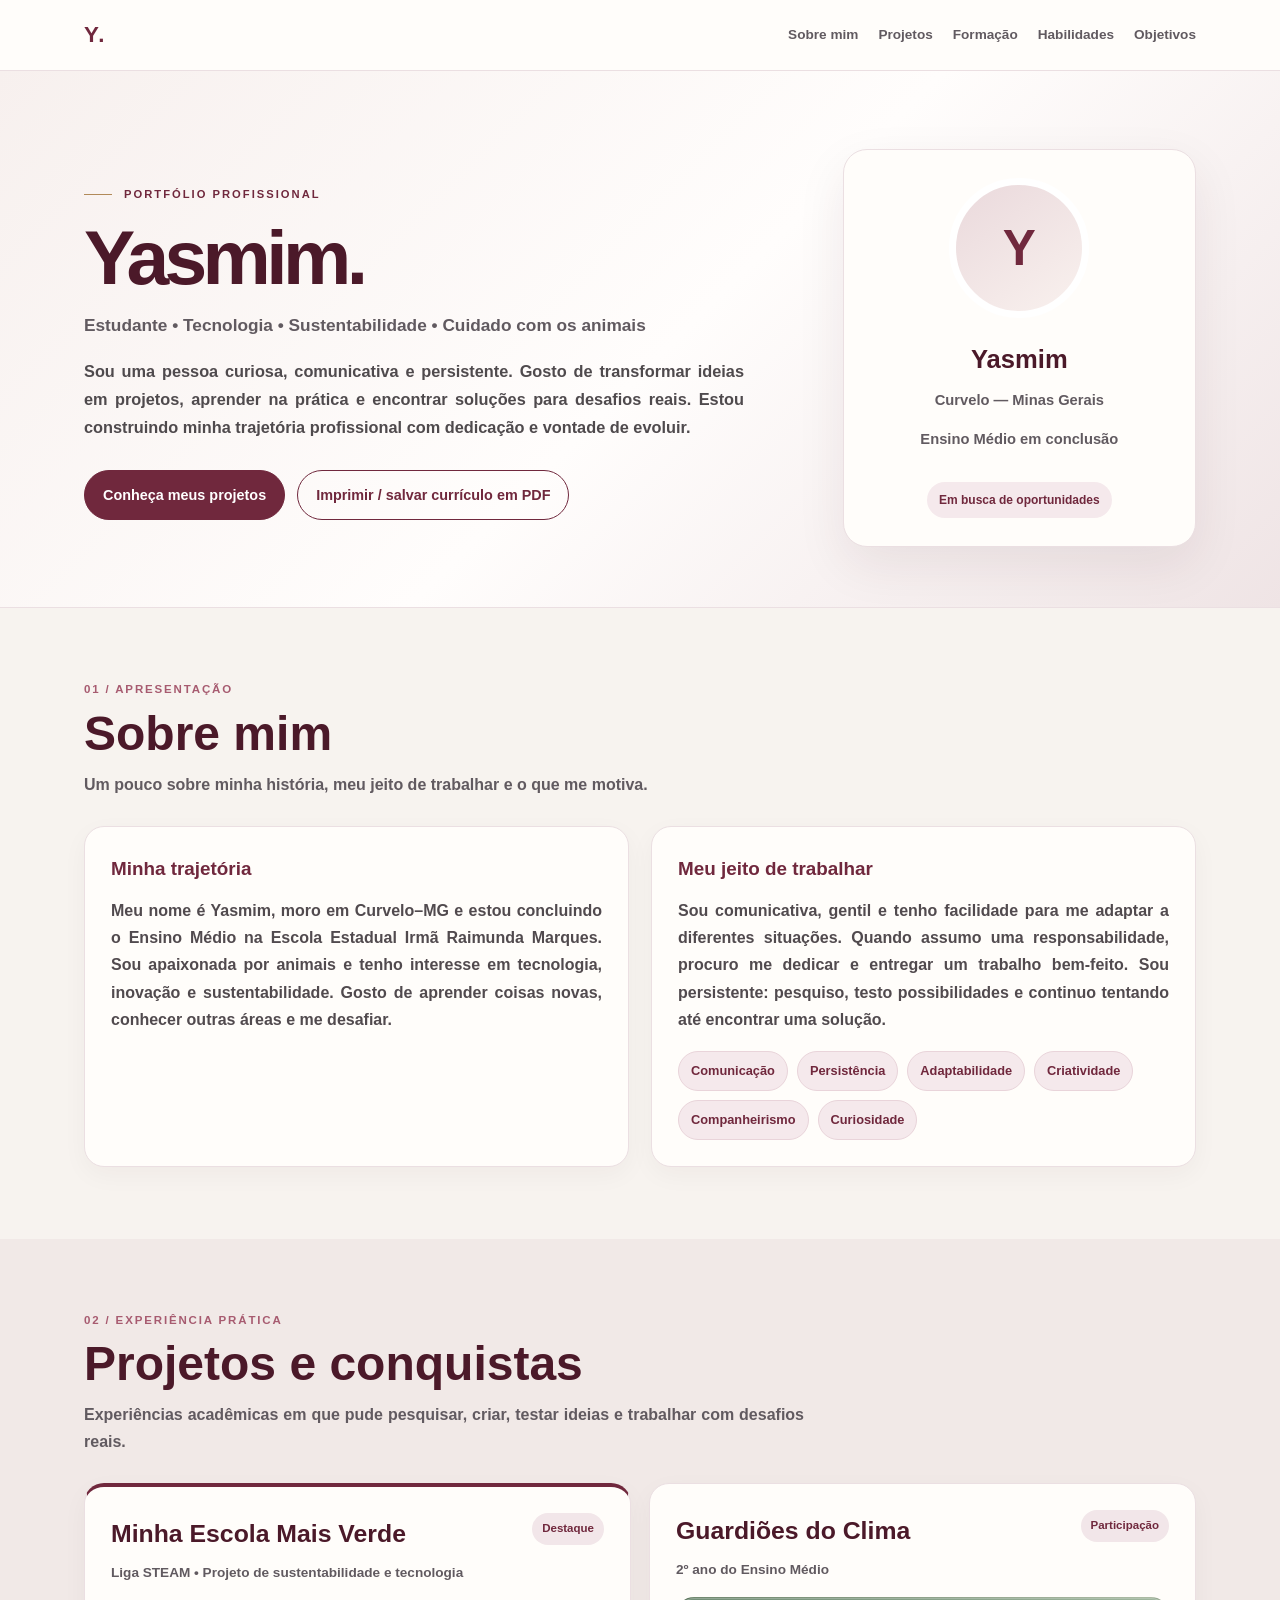
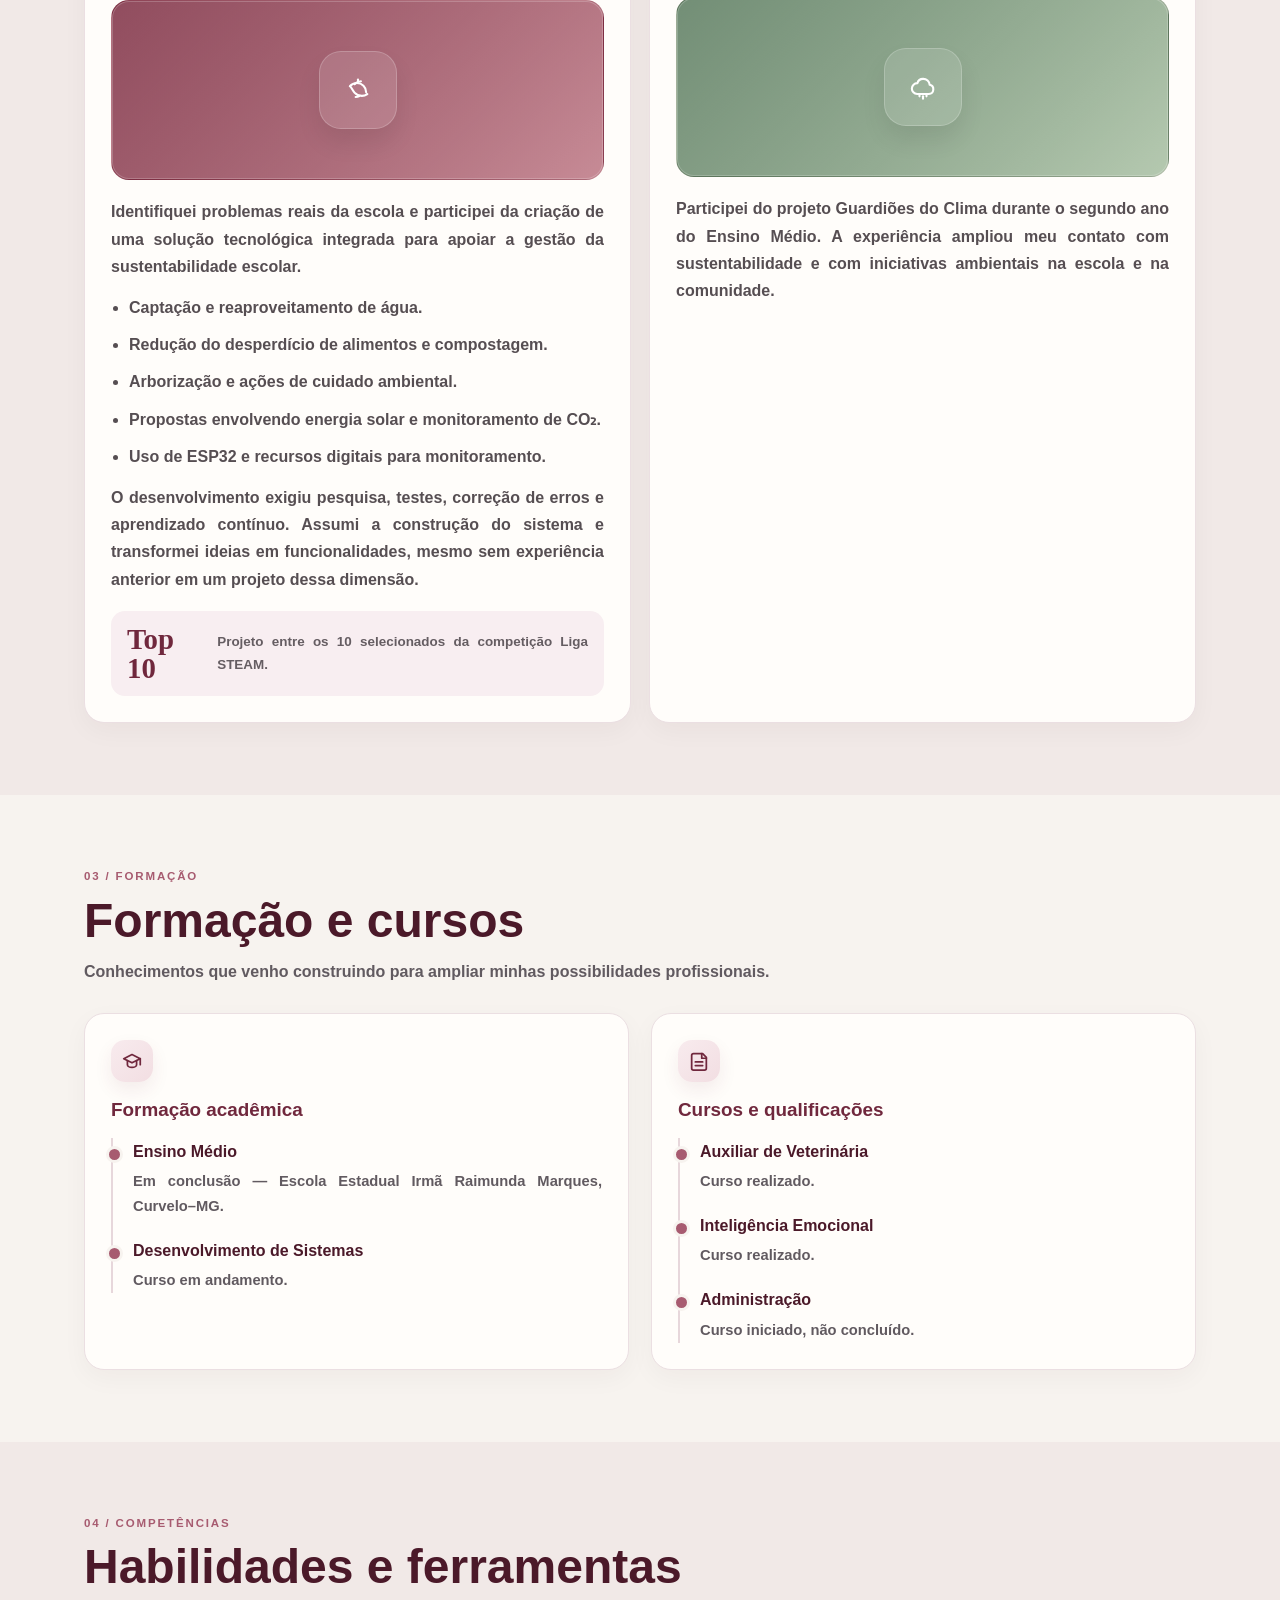
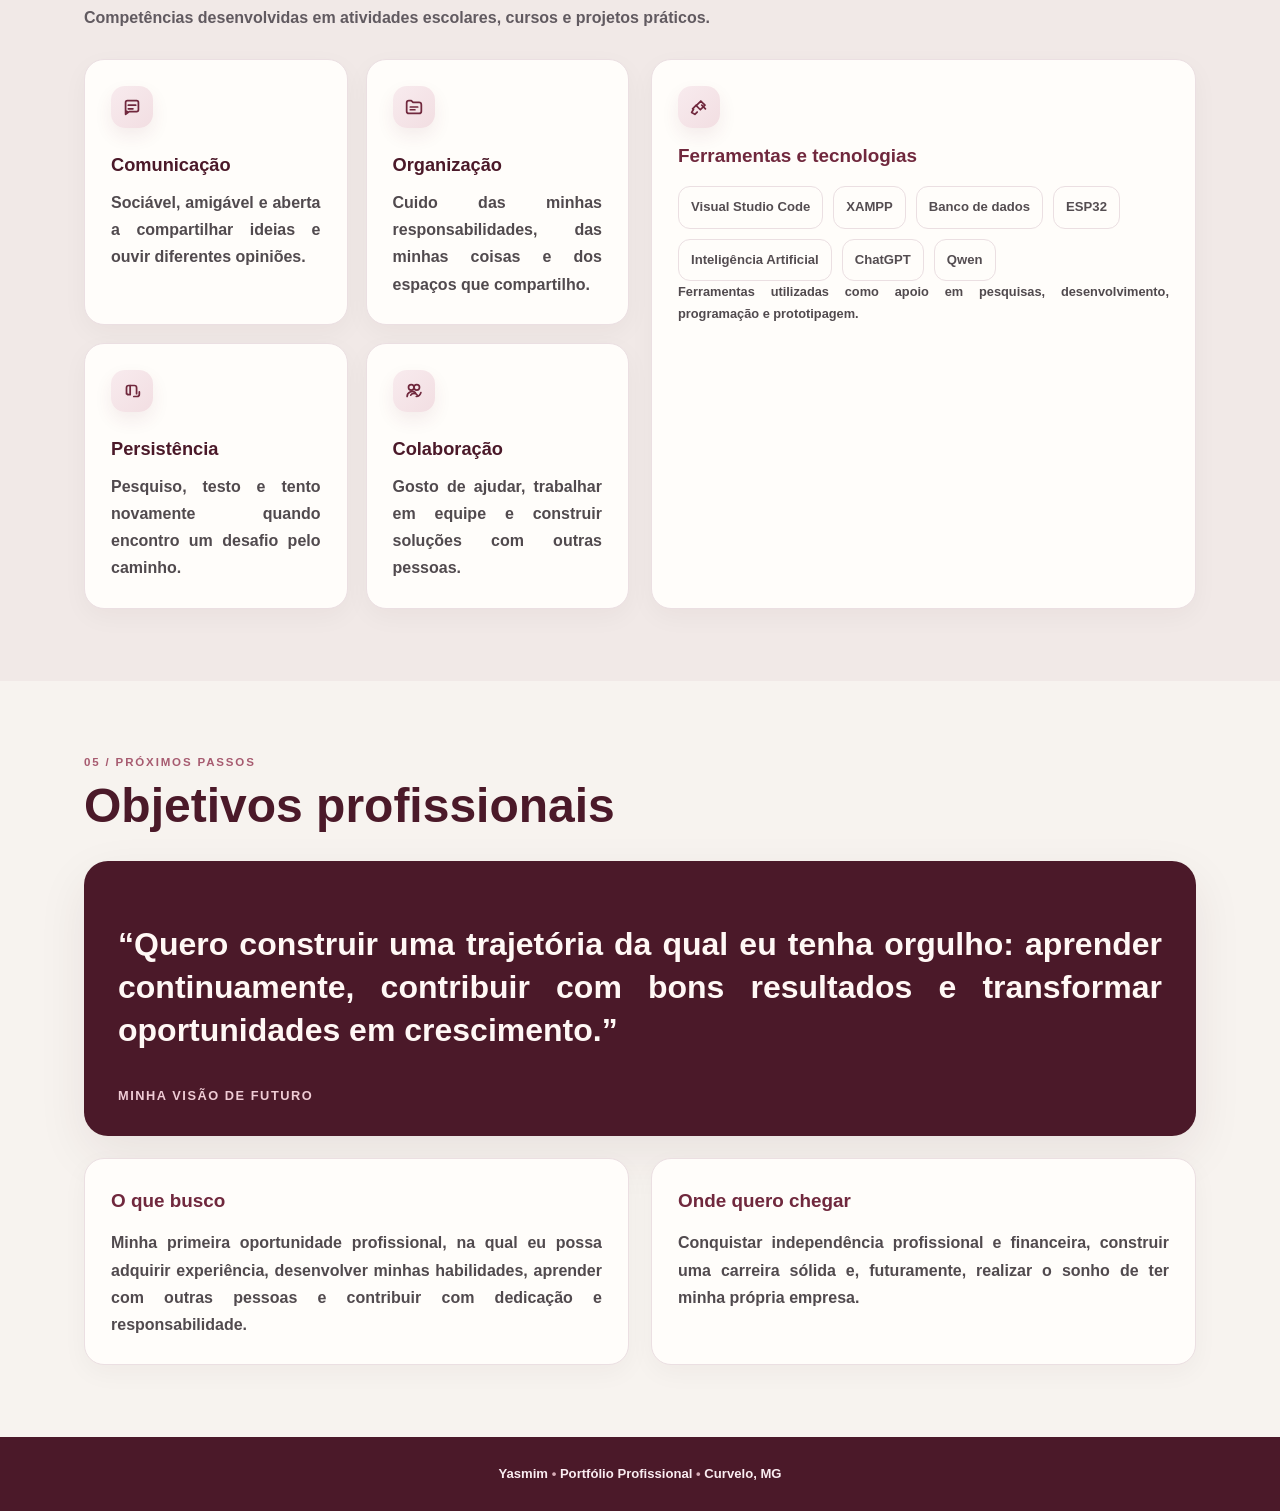
==== index.html @ ce4a2d31 "Criação do portifolio" ====
<!DOCTYPE html>
<html lang="pt-BR">
<head>
  <meta charset="UTF-8">
  <meta name="viewport" content="width=device-width, initial-scale=1.0">
  <meta name="theme-color" content="#6f2438">
  <title>Yasmim | Portfólio Profissional</title>
  <style>
    :root {
      --wine: #70283d;
      --wine-dark: #4b1929;
      --rose: #a75b70;
      --cream: #f7f3ef;
      --paper: #fffdfa;
      --ink: #262227;
      --muted: #615a60;
      --line: #ebdfe2;
      --gold: #b18a59;
      --shadow: 0 18px 50px rgba(61, 24, 35, 0.08);
    }

    * { box-sizing: border-box; }
    html { scroll-behavior: smooth; }
    body {
      margin: 0;
      background: var(--cream);
      color: var(--ink);
      font-family: Arial, Helvetica, sans-serif;
      line-height: 1.7;
      text-align: justify;
      font-weight: 700;
    }

    body * { font-family: Arial, Helvetica, sans-serif; }
    a { color: inherit; text-decoration: none; }
    button { font: inherit; }
    p, li, span, strong, small, div { font-weight: 700; }
    h1, h2, h3, h4, h5 { margin: 0; font-weight: 700; }

    .wrap {
      max-width: 1160px;
      margin: 0 auto;
      padding: 0 24px;
    }

    .topbar {
      position: sticky;
      top: 0;
      z-index: 100;
      background: rgba(255, 253, 250, 0.95);
      backdrop-filter: blur(12px);
      border-bottom: 1px solid var(--line);
    }

    .nav {
      max-width: 1160px;
      margin: 0 auto;
      padding: 16px 24px;
      display: flex;
      align-items: center;
      justify-content: space-between;
      gap: 18px;
    }

    .brand {
      font-size: 1.4rem;
      letter-spacing: 0.08em;
      color: var(--wine);
      font-weight: 800;
    }

    .navlinks {
      display: flex;
      gap: 20px;
      align-items: center;
      flex-wrap: wrap;
    }

    .navlinks a {
      color: var(--muted);
      font-size: 0.85rem;
      font-weight: 700;
    }

    .navlinks a:hover { color: var(--wine); }

    .menu-btn {
      display: none;
      border: 1px solid var(--line);
      border-radius: 10px;
      padding: 8px 12px;
      background: #fff;
      color: var(--wine);
      font-weight: 700;
    }

    .hero {
      background: linear-gradient(135deg, #f7f0ee 0%, #fffdfc 52%, #efe4e5 100%);
      border-bottom: 1px solid var(--line);
      padding: 78px 0 60px;
    }

    .hero-grid {
      display: grid;
      grid-template-columns: 1.4fr 0.7fr;
      gap: 52px;
      align-items: center;
    }

    .eyebrow {
      display: inline-flex;
      align-items: center;
      gap: 12px;
      color: var(--wine);
      font-size: 0.7rem;
      letter-spacing: 0.18em;
      text-transform: uppercase;
      font-weight: 800;
    }

    .eyebrow::before {
      content: "";
      width: 28px;
      height: 1px;
      background: var(--gold);
    }

    h1 {
      margin-top: 18px;
      font-size: clamp(3.1rem, 6vw, 5.8rem);
      line-height: 0.92;
      letter-spacing: -0.06em;
      color: var(--wine-dark);
    }

    .hero h2 {
      margin-top: 18px;
      color: var(--muted);
      font-size: 1.08rem;
      font-weight: 700;
    }

    .hero p {
      margin-top: 18px;
      max-width: 660px;
      color: #4f4a4d;
      font-size: 1.02rem;
    }

    .actions {
      margin-top: 28px;
      display: flex;
      flex-wrap: wrap;
      gap: 12px;
    }

    .btn {
      display: inline-flex;
      align-items: center;
      justify-content: center;
      padding: 12px 18px;
      border-radius: 999px;
      border: 1px solid var(--wine);
      font-size: 0.9rem;
      font-weight: 800;
      transition: 0.2s ease;
      cursor: pointer;
    }

    .btn.primary {
      background: var(--wine);
      color: #fff;
    }

    .btn.primary:hover {
      background: var(--wine-dark);
      transform: translateY(-2px);
    }

    .btn.secondary {
      background: transparent;
      color: var(--wine);
    }

    .btn.secondary:hover {
      background: #f3e8eb;
    }

    .profile-card {
      background: var(--paper);
      border: 1px solid var(--line);
      border-radius: 24px;
      box-shadow: var(--shadow);
      padding: 28px 24px;
      text-align: center;
    }

    .avatar {
      width: 140px;
      height: 140px;
      margin: 0 auto 20px;
      border-radius: 50%;
      display: grid;
      place-items: center;
      background: linear-gradient(145deg, #ead9dc, #f9f1ee);
      border: 7px solid #fff;
      color: var(--wine);
      font-size: 3.1rem;
      font-weight: 800;
    }

    .profile-card h3 {
      font-size: 1.6rem;
      color: var(--wine-dark);
    }

    .profile-card p {
      margin-top: 6px;
      color: var(--muted);
      font-size: 0.92rem;
    }

    .profile-tag {
      display: inline-block;
      margin-top: 15px;
      background: #f5e9ec;
      color: var(--wine);
      border-radius: 999px;
      padding: 8px 12px;
      font-size: 0.75rem;
      font-weight: 800;
    }

    section {
      padding: 72px 0;
    }

    .section-head {
      margin-bottom: 28px;
    }

    .kicker {
      color: var(--rose);
      font-size: 0.72rem;
      letter-spacing: 0.16em;
      text-transform: uppercase;
      font-weight: 800;
    }

    h2.section-title {
      margin-top: 8px;
      color: var(--wine-dark);
      font-size: clamp(2rem, 4vw, 3rem);
      line-height: 1.1;
    }

    .section-desc {
      margin-top: 10px;
      max-width: 720px;
      color: var(--muted);
    }

    .about-grid,
    .two-col {
      display: grid;
      grid-template-columns: 1fr 1fr;
      gap: 22px;
    }

    .panel,
    .project,
    .feature-card,
    .square-item {
      background: var(--paper);
      border: 1px solid var(--line);
      border-radius: 20px;
      box-shadow: 0 8px 26px rgba(62, 25, 38, 0.04);
    }

    .panel,
    .feature-card,
    .square-item {
      padding: 26px;
    }

    .panel h3,
    .feature-card h3 {
      font-size: 1.18rem;
      color: var(--wine);
      margin-bottom: 12px;
    }

    .panel p,
    .feature-card p,
    .square-item p {
      color: #514a4e;
      margin: 0;
    }

    .traits {
      display: flex;
      flex-wrap: wrap;
      gap: 9px;
      margin-top: 18px;
    }

    .chip {
      background: #f5e9ec;
      color: var(--wine);
      border: 1px solid #e9d4da;
      border-radius: 999px;
      padding: 8px 12px;
      font-size: 0.8rem;
      font-weight: 800;
    }

    .cards {
      display: grid;
      grid-template-columns: repeat(2, minmax(0, 1fr));
      gap: 18px;
    }

    .project {
      padding: 26px;
    }

    .project.featured {
      border-top: 4px solid var(--wine);
    }

    .project-top {
      display: flex;
      justify-content: space-between;
      align-items: flex-start;
      gap: 12px;
      margin-bottom: 12px;
    }

    .project h3 {
      color: var(--wine-dark);
      font-size: 1.55rem;
      margin-bottom: 6px;
    }

    .project-sub {
      color: var(--muted);
      font-size: 0.85rem;
    }

    .pill {
      background: #f2e6e9;
      color: var(--wine);
      border-radius: 999px;
      padding: 6px 10px;
      font-size: 0.72rem;
      white-space: nowrap;
      font-weight: 800;
    }

    .project p,
    .project li {
      color: #564e52;
      margin: 10px 0;
    }

    .project ul {
      padding-left: 18px;
      margin: 14px 0;
    }

    .stat {
      display: flex;
      align-items: center;
      gap: 12px;
      background: #f8eef1;
      border-radius: 14px;
      padding: 14px 16px;
      margin-top: 18px;
    }

    .stat strong {
      color: var(--wine);
      font-family: Georgia, serif;
      font-size: 1.8rem;
      line-height: 1;
    }

    .stat span {
      color: #655d62;
      font-size: 0.84rem;
    }

    .timeline {
      border-left: 2px solid #e7d7db;
      padding-left: 20px;
      margin-top: 8px;
    }

    .timeline-item {
      position: relative;
      padding-bottom: 18px;
    }

    .timeline-item:last-child { padding-bottom: 0; }

    .timeline-item::before {
      content: "";
      position: absolute;
      left: -27px;
      top: 8px;
      width: 11px;
      height: 11px;
      background: var(--rose);
      border: 3px solid var(--cream);
      border-radius: 50%;
    }

    .timeline-item h3 {
      color: var(--wine-dark);
      font-size: 1rem;
      margin-bottom: 4px;
    }

    .timeline-item p {
      margin: 0;
      color: var(--muted);
      font-size: 0.92rem;
    }

    .icon-badge {
      display: inline-flex;
      align-items: center;
      justify-content: center;
      width: 42px;
      height: 42px;
      border-radius: 14px;
      background: linear-gradient(135deg, #f8ebee, #f2dee2);
      color: var(--wine);
      font-size: 1.3rem;
      margin-bottom: 12px;
      transition: transform 0.24s ease, box-shadow 0.24s ease;
      box-shadow: 0 8px 18px rgba(112, 40, 61, 0.08);
    }

    .icon-badge:hover {
      transform: translateY(-4px) rotate(-4deg);
      box-shadow: 0 14px 22px rgba(112, 40, 61, 0.10);
    }

    .icon-badge svg,
    .project-icon svg {
      width: 22px;
      height: 22px;
      display: block;
      stroke: currentColor;
      fill: none;
      stroke-width: 1.9;
      stroke-linecap: round;
      stroke-linejoin: round;
    }

    .square-grid {
      display: grid;
      grid-template-columns: repeat(2, minmax(0, 1fr));
      gap: 18px;
    }

    .square-item {
      transition: transform 0.2s ease, box-shadow 0.2s ease;
    }

    .square-item:hover {
      transform: translateY(-3px);
      box-shadow: 0 15px 25px rgba(66, 28, 40, 0.06);
    }

    .square-item h4 {
      margin: 10px 0 8px;
      color: var(--wine-dark);
      font-size: 1.14rem;
    }

    .tools {
      display: flex;
      flex-wrap: wrap;
      gap: 10px;
      margin-top: 14px;
    }

    .tool {
      background: var(--paper);
      border: 1px solid var(--line);
      border-radius: 12px;
      padding: 9px 12px;
      font-size: 0.82rem;
      color: #544d51;
    }

    .small-note {
      margin-top: 16px;
      color: var(--muted);
      font-size: 0.8rem;
    }

    .quote {
      background: var(--wine-dark);
      color: #fff8f5;
      border-radius: 24px;
      padding: 30px 34px;
      box-shadow: var(--shadow);
    }

    .quote p {
      color: #fff8f5;
      font-size: clamp(1.28rem, 2.5vw, 2.05rem);
      line-height: 1.35;
      font-weight: 700;
    }

    .quote span {
      display: block;
      margin-top: 14px;
      color: #efccd5;
      font-size: 0.8rem;
      letter-spacing: 0.12em;
      text-transform: uppercase;
      font-weight: 700;
    }

    footer {
      background: var(--wine-dark);
      color: #f9ecf0;
      padding: 26px 24px;
      text-align: center;
      font-size: 0.82rem;
    }

    footer span {
      color: #d5abb5;
    }

    .project-visual {
      height: 180px;
      border-radius: 18px;
      margin: 16px 0 18px;
      display: grid;
      place-items: center;
      position: relative;
      overflow: hidden;
      border: 1px solid rgba(104, 39, 56, 0.08);
      box-shadow: inset 0 0 0 1px rgba(255,255,255,0.2);
    }

    .project-visual::before {
      content: "";
      position: absolute;
      inset: 0;
      background: linear-gradient(135deg, rgba(255,255,255,0.16), rgba(255,255,255,0));
    }

    .project-icon {
      position: relative;
      z-index: 1;
      width: 78px;
      height: 78px;
      border-radius: 22px;
      display: grid;
      place-items: center;
      background: rgba(255,255,255,0.12);
      border: 1px solid rgba(255,255,255,0.2);
      color: #fff;
      box-shadow: 0 14px 24px rgba(0,0,0,0.08);
      transition: transform 0.25s ease, box-shadow 0.25s ease;
    }

    .project-visual:hover .project-icon {
      transform: translateY(-8px) rotate(-5deg) scale(1.04);
      box-shadow: 0 18px 28px rgba(0,0,0,0.12);
    }

    .project-icon svg {
      width: 28px;
      height: 28px;
      stroke: currentColor;
      fill: none;
      stroke-width: 1.8;
      stroke-linecap: round;
      stroke-linejoin: round;
    }

    .visual-one {
      background: linear-gradient(135deg, #7c2b40, #c78b96);
    }

    .visual-two {
      background: linear-gradient(135deg, #58795c, #b5c9b0);
    }

    @media (max-width: 800px) {
      .hero-grid,
      .about-grid,
      .two-col,
      .cards {
        grid-template-columns: 1fr;
      }

      .hero {
        padding-top: 62px;
      }

      .nav {
        position: relative;
      }

      .menu-btn {
        display: block;
      }

      .navlinks {
        display: none;
        position: absolute;
        top: 60px;
        left: 0;
        right: 0;
        background: rgba(255, 253, 250, 0.98);
        border-bottom: 1px solid var(--line);
        padding: 16px 24px;
        flex-direction: column;
        align-items: flex-start;
      }

      .navlinks.open {
        display: flex;
      }

      section {
        padding: 54px 0;
      }
    }
  </style>
</head>
<body>
  <header class="topbar">
    <nav class="nav">
      <a class="brand" href="#inicio">Y.</a>
      <button class="menu-btn" id="menuBtn" type="button" aria-label="Abrir menu">Menu</button>
      <div class="navlinks" id="navlinks">
        <a href="#sobre">Sobre mim</a>
        <a href="#projetos">Projetos</a>
        <a href="#formacao">Formação</a>
        <a href="#habilidades">Habilidades</a>
        <a href="#objetivos">Objetivos</a>
      </div>
    </nav>
  </header>

  <main>
    <section class="hero" id="inicio">
      <div class="wrap hero-grid">
        <div>
          <div class="eyebrow">Portfólio profissional</div>
          <h1>Yasmim.</h1>
          <h2>Estudante • Tecnologia • Sustentabilidade • Cuidado com os animais</h2>
          <p>Sou uma pessoa curiosa, comunicativa e persistente. Gosto de transformar ideias em projetos, aprender na prática e encontrar soluções para desafios reais. Estou construindo minha trajetória profissional com dedicação e vontade de evoluir.</p>
          <div class="actions">
            <a class="btn primary" href="#projetos">Conheça meus projetos</a>
            <button class="btn secondary" type="button">Imprimir / salvar currículo em PDF</button>
          </div>
        </div>

        <aside class="profile-card">
          <div class="avatar">Y</div>
          <h3>Yasmim</h3>
          <p>Curvelo — Minas Gerais</p>
          <p>Ensino Médio em conclusão</p>
          <span class="profile-tag">Em busca de oportunidades</span>
        </aside>
      </div>
    </section>

    <section id="sobre">
      <div class="wrap">
        <div class="section-head">
          <div class="kicker">01 / Apresentação</div>
          <h2 class="section-title">Sobre mim</h2>
          <p class="section-desc">Um pouco sobre minha história, meu jeito de trabalhar e o que me motiva.</p>
        </div>

        <div class="about-grid">
          <article class="panel">
            <h3>Minha trajetória</h3>
            <p>Meu nome é Yasmim, moro em Curvelo–MG e estou concluindo o Ensino Médio na Escola Estadual Irmã Raimunda Marques. Sou apaixonada por animais e tenho interesse em tecnologia, inovação e sustentabilidade. Gosto de aprender coisas novas, conhecer outras áreas e me desafiar.</p>
          </article>

          <article class="panel">
            <h3>Meu jeito de trabalhar</h3>
            <p>Sou comunicativa, gentil e tenho facilidade para me adaptar a diferentes situações. Quando assumo uma responsabilidade, procuro me dedicar e entregar um trabalho bem-feito. Sou persistente: pesquiso, testo possibilidades e continuo tentando até encontrar uma solução.</p>
            <div class="traits">
              <span class="chip">Comunicação</span>
              <span class="chip">Persistência</span>
              <span class="chip">Adaptabilidade</span>
              <span class="chip">Criatividade</span>
              <span class="chip">Companheirismo</span>
              <span class="chip">Curiosidade</span>
            </div>
          </article>
        </div>
      </div>
    </section>

    <section id="projetos" style="background:#f1e9e7;">
      <div class="wrap">
        <div class="section-head">
          <div class="kicker">02 / Experiência prática</div>
          <h2 class="section-title">Projetos e conquistas</h2>
          <p class="section-desc">Experiências acadêmicas em que pude pesquisar, criar, testar ideias e trabalhar com desafios reais.</p>
        </div>

        <div class="cards">
          <article class="project featured">
            <div class="project-top">
              <div>
                <h3>Minha Escola Mais Verde</h3>
                <div class="project-sub">Liga STEAM • Projeto de sustentabilidade e tecnologia</div>
              </div>
              <span class="pill">Destaque</span>
            </div>
            <div class="project-visual visual-one">
              <div class="project-icon" aria-label="Ícone de sustentabilidade">
                <svg viewBox="0 0 24 24" aria-hidden="true"><path d="M19 14c0-4.5-3.5-8-8-8-2.4 0-4.5 1-6 2.8C6 8.9 7 12 9 14.3c1.5 1.7 3.8 2.7 6.3 2.7 1.7 0 3.2-.5 4.7-1.5"/><path d="M12 5V3"/><path d="M9 7c1.5-1.5 3.3-2.3 5.5-2.5"/><path d="M10 18c1.2 0 2.1-.2 3.1-.8"/></svg>
              </div>
            </div>
            <p>Identifiquei problemas reais da escola e participei da criação de uma solução tecnológica integrada para apoiar a gestão da sustentabilidade escolar.</p>
            <ul>
              <li>Captação e reaproveitamento de água.</li>
              <li>Redução do desperdício de alimentos e compostagem.</li>
              <li>Arborização e ações de cuidado ambiental.</li>
              <li>Propostas envolvendo energia solar e monitoramento de CO₂.</li>
              <li>Uso de ESP32 e recursos digitais para monitoramento.</li>
            </ul>
            <p>O desenvolvimento exigiu pesquisa, testes, correção de erros e aprendizado contínuo. Assumi a construção do sistema e transformei ideias em funcionalidades, mesmo sem experiência anterior em um projeto dessa dimensão.</p>
            <div class="stat">
              <strong>Top 10</strong>
              <span>Projeto entre os 10 selecionados da competição Liga STEAM.</span>
            </div>
          </article>

          <article class="project">
            <div class="project-top">
              <div>
                <h3>Guardiões do Clima</h3>
                <div class="project-sub">2º ano do Ensino Médio</div>
              </div>
              <span class="pill">Participação</span>
            </div>
            <div class="project-visual visual-two">
              <div class="project-icon" aria-label="Ícone de clima">
                <svg viewBox="0 0 24 24" aria-hidden="true"><path d="M7 18h10a4 4 0 0 0 .7-7.9A5.5 5.5 0 0 0 12.1 5a5 5 0 0 0-4.9 3.7A4.2 4.2 0 0 0 7 18Z"/><path d="M9 18v2"/><path d="M15 18v2"/><path d="M12 20v2"/></svg>
              </div>
            </div>
            <p>Participei do projeto Guardiões do Clima durante o segundo ano do Ensino Médio. A experiência ampliou meu contato com sustentabilidade e com iniciativas ambientais na escola e na comunidade.</p>
          </article>
        </div>
      </div>
    </section>

    <section id="formacao">
      <div class="wrap">
        <div class="section-head">
          <div class="kicker">03 / Formação</div>
          <h2 class="section-title">Formação e cursos</h2>
          <p class="section-desc">Conhecimentos que venho construindo para ampliar minhas possibilidades profissionais.</p>
        </div>

        <div class="two-col">
          <article class="feature-card">
            <span class="icon-badge" aria-label="Formação acadêmica">
              <svg viewBox="0 0 24 24" aria-hidden="true"><path d="M3 9.5 12 5l9 4.5-9 4.5L3 9.5Z"/><path d="M7 11.5v4.5c0 1.5 2.2 3 5 3s5-1.5 5-3v-4.5"/><path d="M21 9.5V16"/></svg>
            </span>
            <h3>Formação acadêmica</h3>
            <div class="timeline">
              <div class="timeline-item">
                <h3>Ensino Médio</h3>
                <p>Em conclusão — Escola Estadual Irmã Raimunda Marques, Curvelo–MG.</p>
              </div>
              <div class="timeline-item">
                <h3>Desenvolvimento de Sistemas</h3>
                <p>Curso em andamento.</p>
              </div>
            </div>
          </article>

          <article class="feature-card">
            <span class="icon-badge" aria-label="Cursos e qualificações">
              <svg viewBox="0 0 24 24" aria-hidden="true"><path d="M6 4h10l4 4v12a2 2 0 0 1-2 2H6a2 2 0 0 1-2-2V6a2 2 0 0 1 2-2Z"/><path d="M15 4v5h5"/><path d="M8 13h8"/><path d="M8 17h8"/></svg>
            </span>
            <h3>Cursos e qualificações</h3>
            <div class="timeline">
              <div class="timeline-item">
                <h3>Auxiliar de Veterinária</h3>
                <p>Curso realizado.</p>
              </div>
              <div class="timeline-item">
                <h3>Inteligência Emocional</h3>
                <p>Curso realizado.</p>
              </div>
              <div class="timeline-item">
                <h3>Administração</h3>
                <p>Curso iniciado, não concluído.</p>
              </div>
            </div>
          </article>
        </div>
      </div>
    </section>

    <section id="habilidades" style="background:#f1e9e7;">
      <div class="wrap">
        <div class="section-head">
          <div class="kicker">04 / Competências</div>
          <h2 class="section-title">Habilidades e ferramentas</h2>
          <p class="section-desc">Competências desenvolvidas em atividades escolares, cursos e projetos práticos.</p>
        </div>

        <div class="two-col">
          <div class="square-grid">
            <div class="square-item">
              <span class="icon-badge" aria-label="Comunicação">
                <svg viewBox="0 0 24 24" aria-hidden="true"><path d="M5 18V7a2 2 0 0 1 2-2h10a2 2 0 0 1 2 2v8a2 2 0 0 1-2 2H9l-4 3v-3H7a2 2 0 0 1-2-2Z"/><path d="M8 10h8"/><path d="M8 14h5"/></svg>
              </span>
              <h4>Comunicação</h4>
              <p>Sociável, amigável e aberta a compartilhar ideias e ouvir diferentes opiniões.</p>
            </div>
            <div class="square-item">
              <span class="icon-badge" aria-label="Organização">
                <svg viewBox="0 0 24 24" aria-hidden="true"><path d="M4 7.5A2.5 2.5 0 0 1 6.5 5H9l2 2h6.5A2.5 2.5 0 0 1 20 9.5v7A2.5 2.5 0 0 1 17.5 19h-11A2.5 2.5 0 0 1 4 16.5v-9Z"/><path d="M8 12h8"/><path d="M8 15h5"/></svg>
              </span>
              <h4>Organização</h4>
              <p>Cuido das minhas responsabilidades, das minhas coisas e dos espaços que compartilho.</p>
            </div>
            <div class="square-item">
              <span class="icon-badge" aria-label="Persistência">
                <svg viewBox="0 0 24 24" aria-hidden="true"><path d="M6 15V8.5A2.5 2.5 0 0 1 8.5 6H10v10H8.5A2.5 2.5 0 0 1 6 13.5V15Z"/><path d="M10 6h4.5A2.5 2.5 0 0 1 17 8.5V15"/><path d="M14 18h3.5A2.5 2.5 0 0 0 20 15.5V13"/></svg>
              </span>
              <h4>Persistência</h4>
              <p>Pesquiso, testo e tento novamente quando encontro um desafio pelo caminho.</p>
            </div>
            <div class="square-item">
              <span class="icon-badge" aria-label="Colaboração">
                <svg viewBox="0 0 24 24" aria-hidden="true"><path d="M9 11a3 3 0 1 0 0-6 3 3 0 0 0 0 6Z"/><path d="M15 11a3 3 0 1 0 0-6 3 3 0 0 0 0 6Z"/><path d="M4.5 18a5.5 5.5 0 0 1 9-4.2"/><path d="M14.5 18a5.5 5.5 0 0 0 5-4.2"/><path d="M12 14.5c-1.5 0-2.8.8-3.5 2"/><path d="M12 14.5c1.5 0 2.8.8 3.5 2"/></svg>
              </span>
              <h4>Colaboração</h4>
              <p>Gosto de ajudar, trabalhar em equipe e construir soluções com outras pessoas.</p>
            </div>
          </div>

          <article class="feature-card">
            <span class="icon-badge" aria-label="Ferramentas e tecnologias">
              <svg viewBox="0 0 24 24" aria-hidden="true"><path d="M14 5.5 18.5 10l-5 5L9 10.5l5-5Z"/><path d="M6 14.5 4 18l3.5 2 2.5-2.5"/><path d="M15 10l4 4"/><path d="M9 10 5 14"/></svg>
            </span>
            <h3>Ferramentas e tecnologias</h3>
            <div class="tools">
              <span class="tool">Visual Studio Code</span>
              <span class="tool">XAMPP</span>
              <span class="tool">Banco de dados</span>
              <span class="tool">ESP32</span>
              <span class="tool">Inteligência Artificial</span>
              <span class="tool">ChatGPT</span>
              <span class="tool">Qwen</span>
            </div>
            <p class="small-note">Ferramentas utilizadas como apoio em pesquisas, desenvolvimento, programação e prototipagem.</p>
          </article>
        </div>
      </div>
    </section>

    <section id="objetivos">
      <div class="wrap">
        <div class="section-head">
          <div class="kicker">05 / Próximos passos</div>
          <h2 class="section-title">Objetivos profissionais</h2>
        </div>

        <div class="quote">
          <p>“Quero construir uma trajetória da qual eu tenha orgulho: aprender continuamente, contribuir com bons resultados e transformar oportunidades em crescimento.”</p>
          <span>Minha visão de futuro</span>
        </div>

        <div class="about-grid" style="margin-top:22px;">
          <article class="panel">
            <h3>O que busco</h3>
            <p>Minha primeira oportunidade profissional, na qual eu possa adquirir experiência, desenvolver minhas habilidades, aprender com outras pessoas e contribuir com dedicação e responsabilidade.</p>
          </article>
          <article class="panel">
            <h3>Onde quero chegar</h3>
            <p>Conquistar independência profissional e financeira, construir uma carreira sólida e, futuramente, realizar o sonho de ter minha própria empresa.</p>
          </article>
        </div>
      </div>
    </section>
  </main>

  <footer>Yasmim <span>•</span> Portfólio Profissional <span>•</span> Curvelo, MG</footer>

  <script>
    const menuBtn = document.getElementById('menuBtn');
    const navlinks = document.getElementById('navlinks');

    menuBtn.addEventListener('click', () => {
      navlinks.classList.toggle('open');
    });

    navlinks.querySelectorAll('a').forEach((a) => {
      a.addEventListener('click', () => navlinks.classList.remove('open'));
    });
  </script>
</body>
</html>
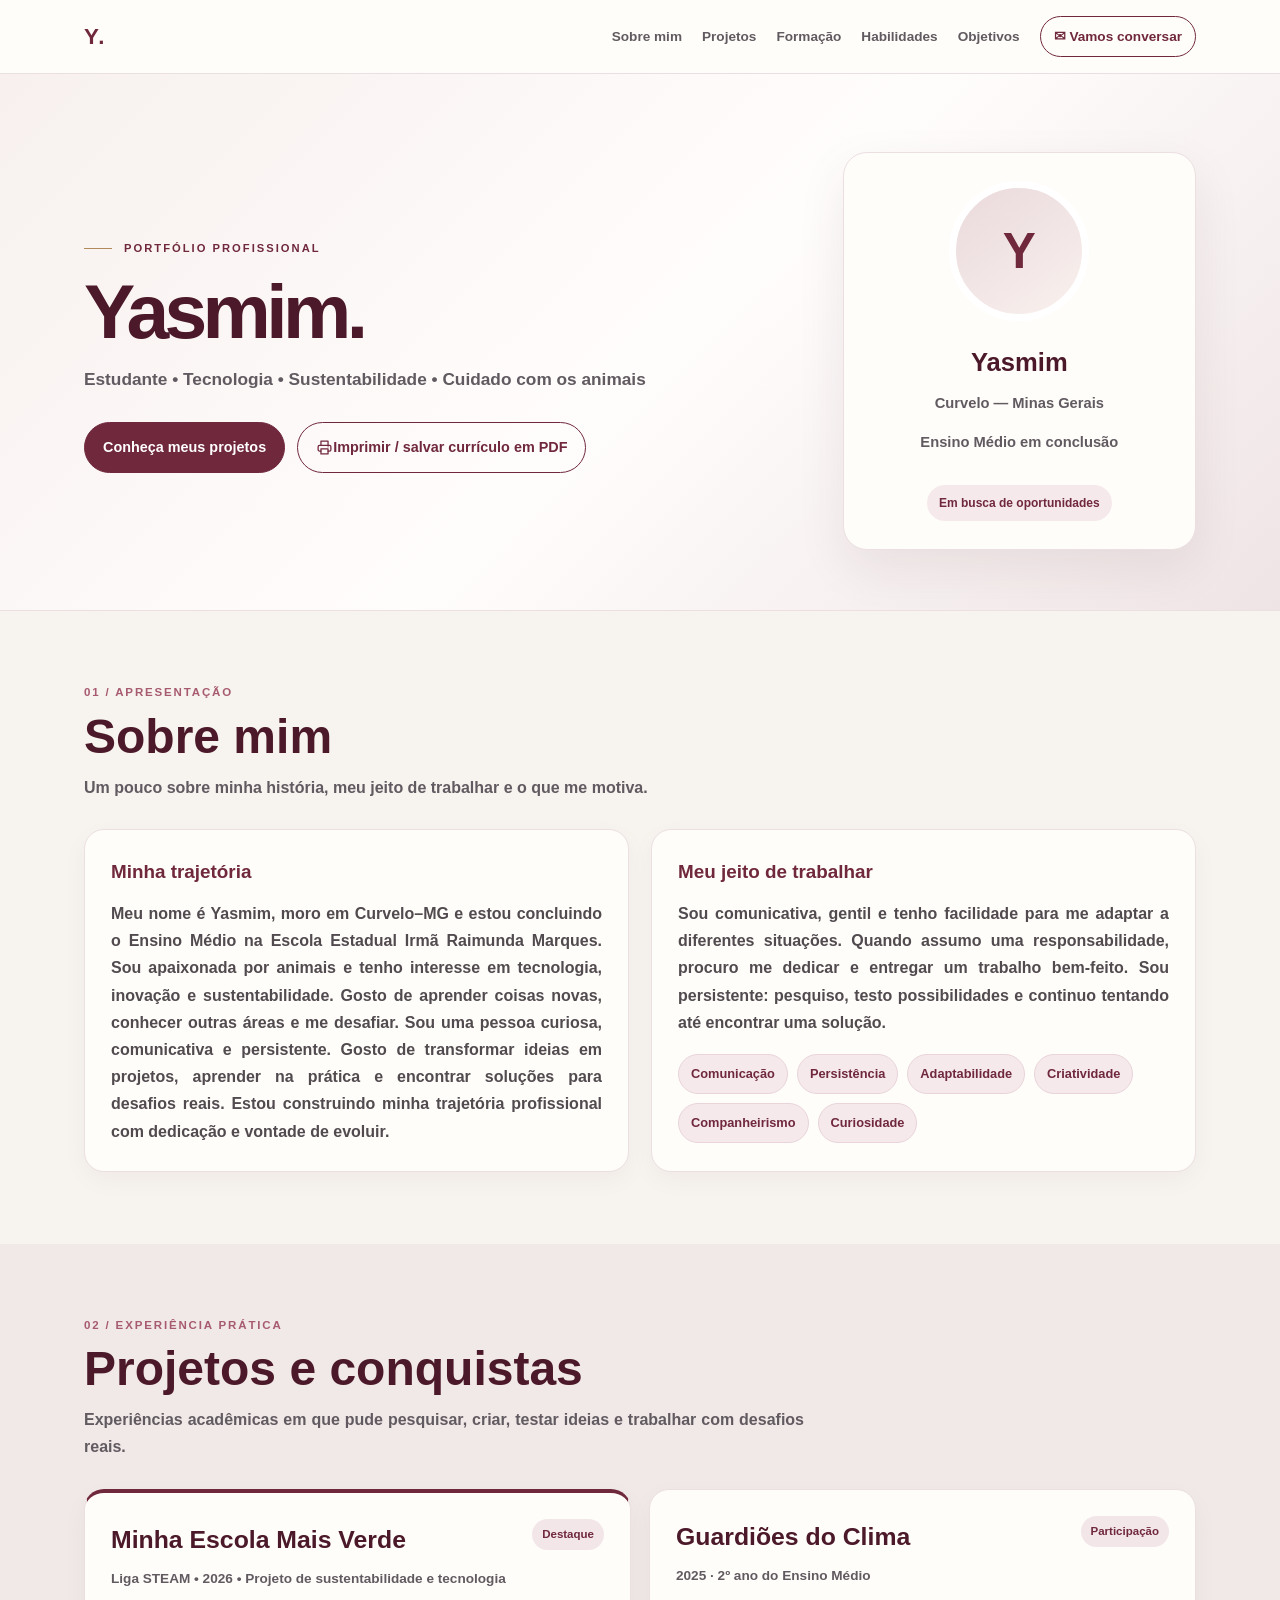
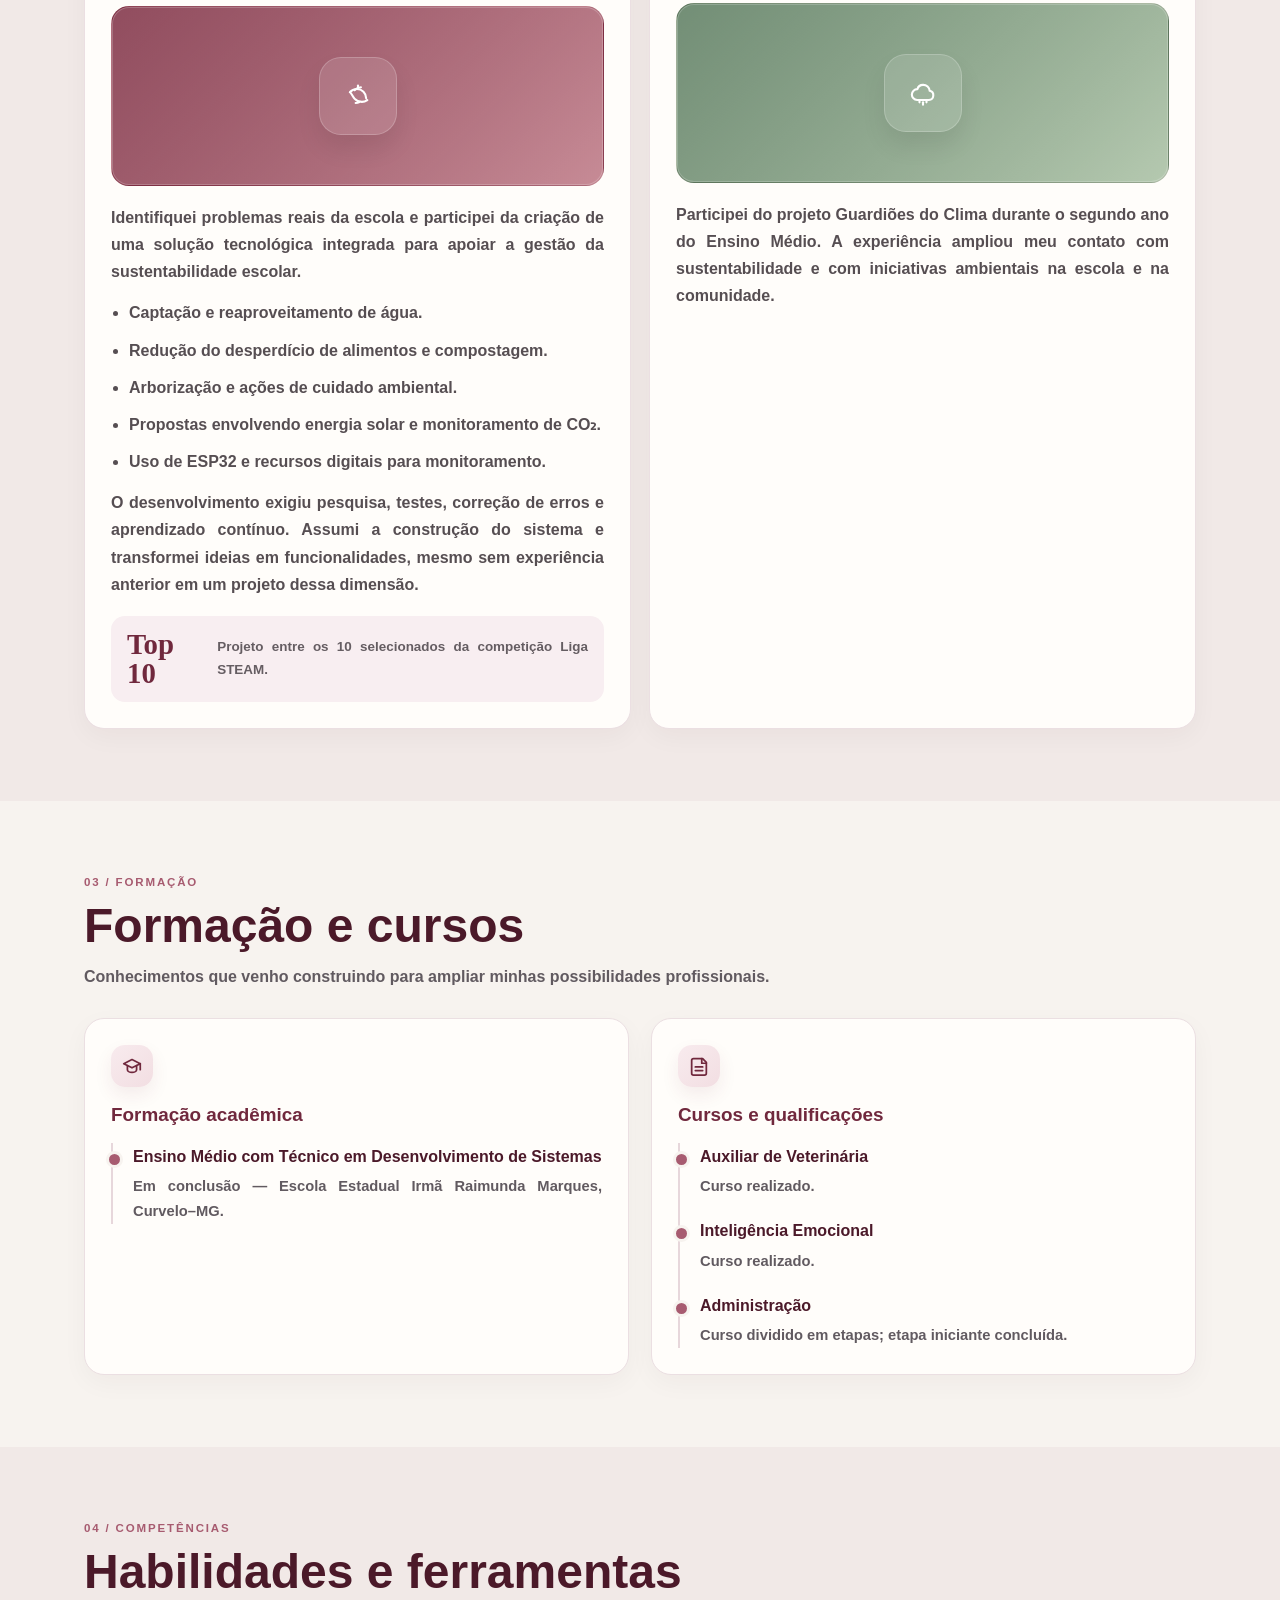
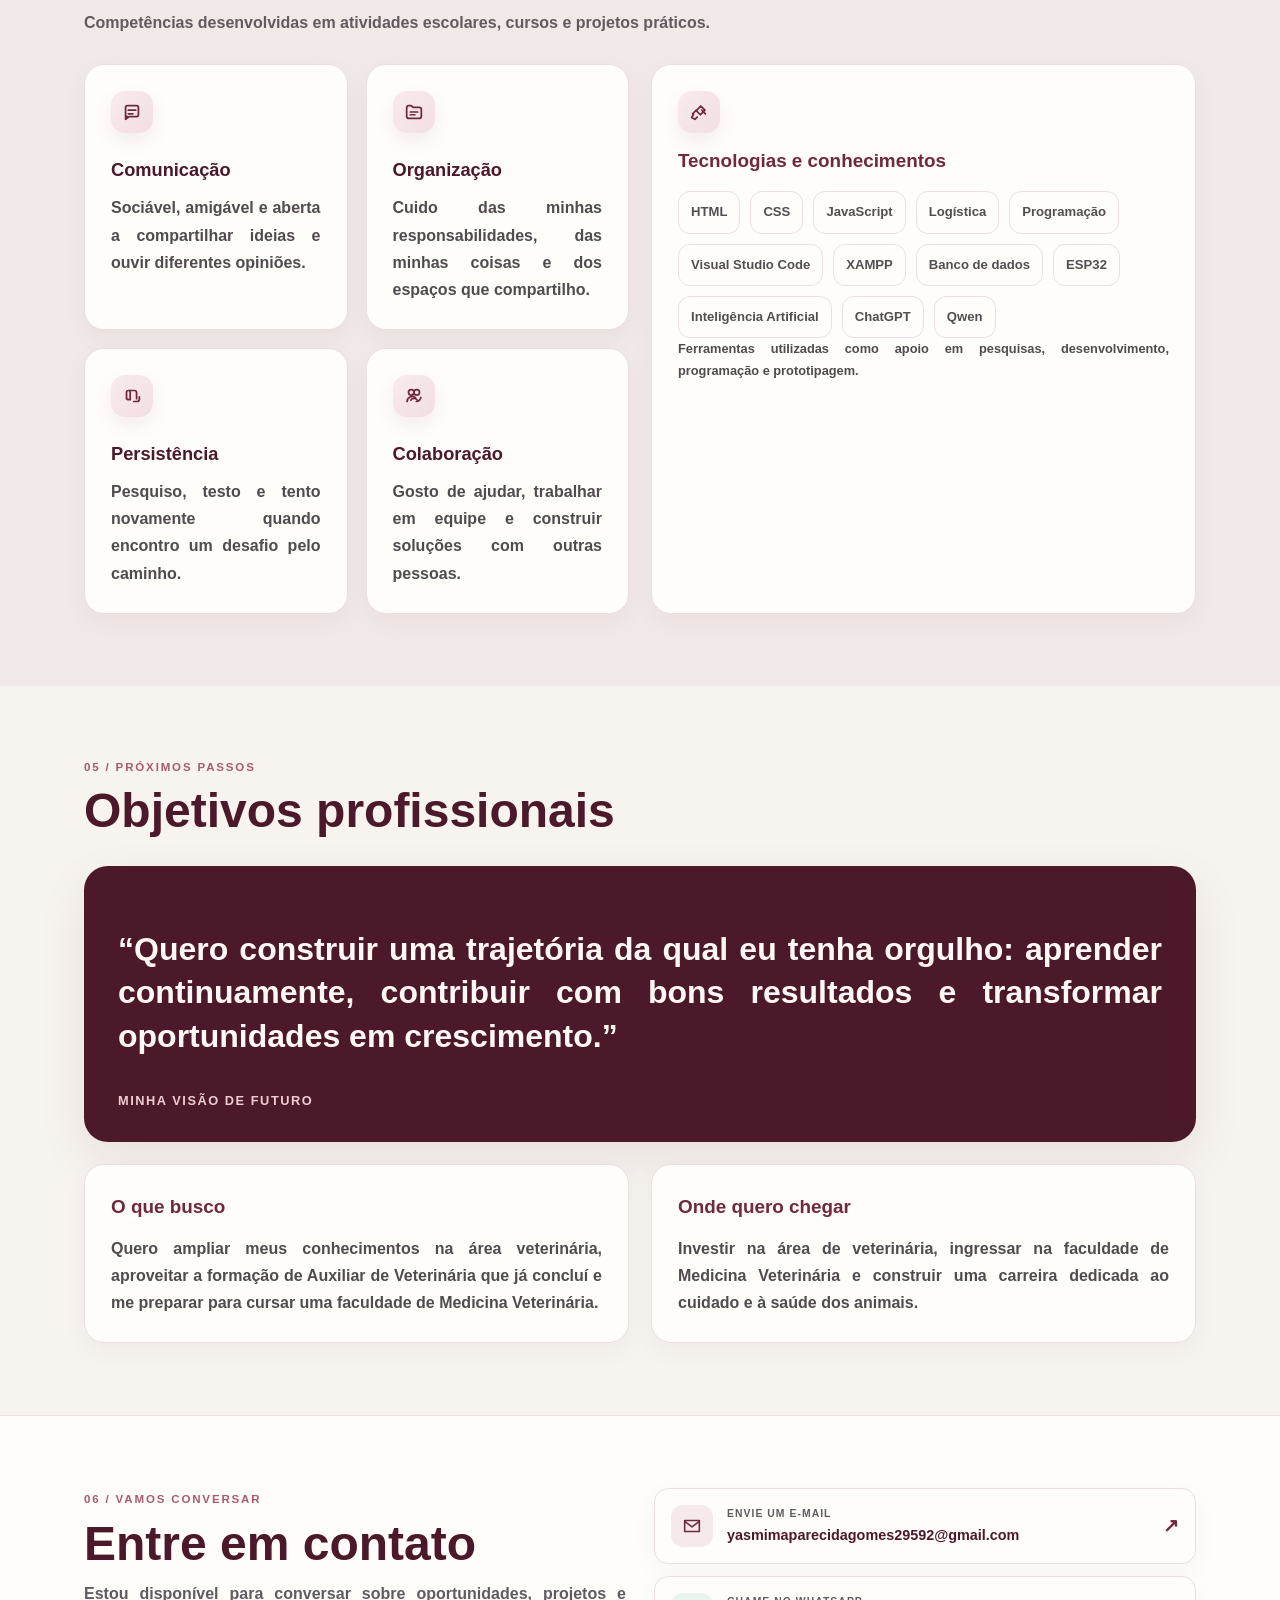
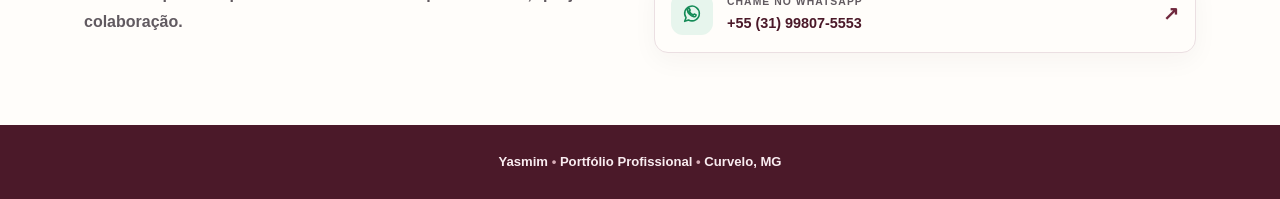
==== commit b68392b4: "Criação de portfólio" ====
--- a/index.html
+++ b/index.html
@@ -494,6 +494,18 @@
       padding: 9px 12px;
       font-size: 0.82rem;
       color: #544d51;
+      cursor: default;
+      transition: background-color 0.2s ease, color 0.2s ease, border-color 0.2s ease, transform 0.2s ease, box-shadow 0.2s ease;
+    }
+
+    .tool:hover,
+    .tool:focus-visible {
+      background: var(--wine);
+      border-color: var(--wine-dark);
+      color: #fff;
+      transform: translateY(-2px);
+      box-shadow: 0 7px 16px rgba(75, 25, 41, 0.18);
+      outline: none;
     }
 
     .small-note {
@@ -637,19 +649,46 @@
         padding: 54px 0;
       }
     }
+
+    .btn.secondary svg { flex: 0 0 17px; width: 17px; height: 17px; fill: none; stroke: currentColor; stroke-width: 1.8; stroke-linecap: round; stroke-linejoin: round; }
+    .contact-section { background: #fffdfa; border-top: 1px solid var(--line); }
+    .contact-inner { display: grid; grid-template-columns: 1fr 1fr; gap: 28px; align-items: center; }
+    .contact-actions { display: grid; gap: 12px; }
+    .contact-action { display: flex; align-items: center; gap: 14px; padding: 16px; border: 1px solid var(--line); border-radius: 14px; background: var(--paper); box-shadow: 0 8px 26px rgba(62,25,38,.04); transition: transform .2s, border-color .2s; }
+    .contact-action:hover { transform: translateY(-2px); border-color: var(--rose); }
+    .contact-icon { display: grid; place-items: center; flex: 0 0 42px; width: 42px; height: 42px; color: var(--wine); background: #f5e9ec; border-radius: 12px; }
+    .contact-icon svg { width: 22px; height: 22px; fill: none; stroke: currentColor; stroke-width: 1.7; stroke-linecap: round; stroke-linejoin: round; }
+    .whatsapp-icon { color: #158b57; background: #e7f5ed; }
+    .contact-action small, .contact-action strong { display: block; }
+    .contact-action small { color: var(--muted); font-size: .65rem; letter-spacing: .1em; }
+    .contact-action strong { color: var(--wine-dark); font-size: .9rem; overflow-wrap: anywhere; }
+    .contact-arrow { margin-left: auto; color: var(--wine); font-size: 1.2rem; }
+    .navlinks .contact-tab { color: var(--wine); border: 1px solid var(--wine); border-radius: 999px; padding: 8px 13px; }
+    .navlinks .contact-tab:hover { color: #fff; background: var(--wine); }
+    @media (max-width: 800px) { .contact-inner { grid-template-columns: 1fr; } }
+    @media print {
+      .topbar, .actions, .contact-section, footer { display: none !important; }
+      body { background: #fff !important; color: #222 !important; text-align: left; }
+      .hero { padding: 20px 0 !important; background: #fff !important; }
+      section { padding: 20px 0 !important; break-inside: avoid; }
+      .wrap { max-width: 100%; }
+      .panel, .project, .feature-card, .square-item { box-shadow: none !important; }
+      a { color: #222 !important; }
+    }
   </style>
 </head>
 <body>
   <header class="topbar">
     <nav class="nav">
       <a class="brand" href="#inicio">Y.</a>
-      <button class="menu-btn" id="menuBtn" type="button" aria-label="Abrir menu">Menu</button>
+      <button class="menu-btn" id="menuBtn" type="button" aria-label="Abrir menu" aria-expanded="false" aria-controls="navlinks">Menu</button>
       <div class="navlinks" id="navlinks">
         <a href="#sobre">Sobre mim</a>
         <a href="#projetos">Projetos</a>
         <a href="#formacao">Formação</a>
         <a href="#habilidades">Habilidades</a>
         <a href="#objetivos">Objetivos</a>
+        <a class="contact-tab" href="#contato"><span aria-hidden="true">✉</span> Vamos conversar</a>
       </div>
     </nav>
   </header>
@@ -661,10 +700,12 @@
           <div class="eyebrow">Portfólio profissional</div>
           <h1>Yasmim.</h1>
           <h2>Estudante • Tecnologia • Sustentabilidade • Cuidado com os animais</h2>
-          <p>Sou uma pessoa curiosa, comunicativa e persistente. Gosto de transformar ideias em projetos, aprender na prática e encontrar soluções para desafios reais. Estou construindo minha trajetória profissional com dedicação e vontade de evoluir.</p>
           <div class="actions">
             <a class="btn primary" href="#projetos">Conheça meus projetos</a>
-            <button class="btn secondary" type="button">Imprimir / salvar currículo em PDF</button>
+            <button class="btn secondary" id="printResume" type="button" aria-label="Imprimir ou salvar currículo em PDF">
+              <svg viewBox="0 0 24 24" aria-hidden="true"><path d="M7 8V3h10v5M7 17H5a2 2 0 0 1-2-2v-4a2 2 0 0 1 2-2h14a2 2 0 0 1 2 2v4a2 2 0 0 1-2 2h-2"/><path d="M7 14h10v7H7zM17 11h.01"/></svg>
+              Imprimir / salvar currículo em PDF
+            </button>
           </div>
         </div>
 
@@ -689,7 +730,7 @@
         <div class="about-grid">
           <article class="panel">
             <h3>Minha trajetória</h3>
-            <p>Meu nome é Yasmim, moro em Curvelo–MG e estou concluindo o Ensino Médio na Escola Estadual Irmã Raimunda Marques. Sou apaixonada por animais e tenho interesse em tecnologia, inovação e sustentabilidade. Gosto de aprender coisas novas, conhecer outras áreas e me desafiar.</p>
+            <p>Meu nome é Yasmim, moro em Curvelo–MG e estou concluindo o Ensino Médio na Escola Estadual Irmã Raimunda Marques. Sou apaixonada por animais e tenho interesse em tecnologia, inovação e sustentabilidade. Gosto de aprender coisas novas, conhecer outras áreas e me desafiar. Sou uma pessoa curiosa, comunicativa e persistente. Gosto de transformar ideias em projetos, aprender na prática e encontrar soluções para desafios reais. Estou construindo minha trajetória profissional com dedicação e vontade de evoluir.</p>
           </article>
 
           <article class="panel">
@@ -721,7 +762,7 @@
             <div class="project-top">
               <div>
                 <h3>Minha Escola Mais Verde</h3>
-                <div class="project-sub">Liga STEAM • Projeto de sustentabilidade e tecnologia</div>
+                <div class="project-sub">Liga STEAM • 2026 • Projeto de sustentabilidade e tecnologia</div>
               </div>
               <span class="pill">Destaque</span>
             </div>
@@ -749,7 +790,7 @@
             <div class="project-top">
               <div>
                 <h3>Guardiões do Clima</h3>
-                <div class="project-sub">2º ano do Ensino Médio</div>
+                <div class="project-sub">2025 · 2º ano do Ensino Médio</div>
               </div>
               <span class="pill">Participação</span>
             </div>
@@ -780,12 +821,8 @@
             <h3>Formação acadêmica</h3>
             <div class="timeline">
               <div class="timeline-item">
-                <h3>Ensino Médio</h3>
+                <h3>Ensino Médio com Técnico em Desenvolvimento de Sistemas</h3>
                 <p>Em conclusão — Escola Estadual Irmã Raimunda Marques, Curvelo–MG.</p>
-              </div>
-              <div class="timeline-item">
-                <h3>Desenvolvimento de Sistemas</h3>
-                <p>Curso em andamento.</p>
               </div>
             </div>
           </article>
@@ -806,7 +843,7 @@
               </div>
               <div class="timeline-item">
                 <h3>Administração</h3>
-                <p>Curso iniciado, não concluído.</p>
+                <p>Curso dividido em etapas; etapa iniciante concluída.</p>
               </div>
             </div>
           </article>
@@ -858,15 +895,20 @@
             <span class="icon-badge" aria-label="Ferramentas e tecnologias">
               <svg viewBox="0 0 24 24" aria-hidden="true"><path d="M14 5.5 18.5 10l-5 5L9 10.5l5-5Z"/><path d="M6 14.5 4 18l3.5 2 2.5-2.5"/><path d="M15 10l4 4"/><path d="M9 10 5 14"/></svg>
             </span>
-            <h3>Ferramentas e tecnologias</h3>
+            <h3>Tecnologias e conhecimentos</h3>
             <div class="tools">
-              <span class="tool">Visual Studio Code</span>
-              <span class="tool">XAMPP</span>
-              <span class="tool">Banco de dados</span>
-              <span class="tool">ESP32</span>
-              <span class="tool">Inteligência Artificial</span>
-              <span class="tool">ChatGPT</span>
-              <span class="tool">Qwen</span>
+              <span class="tool" tabindex="0">HTML</span>
+              <span class="tool" tabindex="0">CSS</span>
+              <span class="tool" tabindex="0">JavaScript</span>
+              <span class="tool" tabindex="0">Logística</span>
+              <span class="tool" tabindex="0">Programação</span>
+              <span class="tool" tabindex="0">Visual Studio Code</span>
+              <span class="tool" tabindex="0">XAMPP</span>
+              <span class="tool" tabindex="0">Banco de dados</span>
+              <span class="tool" tabindex="0">ESP32</span>
+              <span class="tool" tabindex="0">Inteligência Artificial</span>
+              <span class="tool" tabindex="0">ChatGPT</span>
+              <span class="tool" tabindex="0">Qwen</span>
             </div>
             <p class="small-note">Ferramentas utilizadas como apoio em pesquisas, desenvolvimento, programação e prototipagem.</p>
           </article>
@@ -889,17 +931,37 @@
         <div class="about-grid" style="margin-top:22px;">
           <article class="panel">
             <h3>O que busco</h3>
-            <p>Minha primeira oportunidade profissional, na qual eu possa adquirir experiência, desenvolver minhas habilidades, aprender com outras pessoas e contribuir com dedicação e responsabilidade.</p>
+            <p>Quero ampliar meus conhecimentos na área veterinária, aproveitar a formação de Auxiliar de Veterinária que já concluí e me preparar para cursar uma faculdade de Medicina Veterinária.</p>
           </article>
           <article class="panel">
             <h3>Onde quero chegar</h3>
-            <p>Conquistar independência profissional e financeira, construir uma carreira sólida e, futuramente, realizar o sonho de ter minha própria empresa.</p>
+            <p>Investir na área de veterinária, ingressar na faculdade de Medicina Veterinária e construir uma carreira dedicada ao cuidado e à saúde dos animais.</p>
           </article>
         </div>
       </div>
     </section>
   </main>
 
+  <section id="contato" class="contact-section">
+    <div class="wrap contact-inner">
+      <div>
+        <div class="kicker">06 / Vamos conversar</div>
+        <h2 class="section-title">Entre em contato</h2>
+        <p class="section-desc">Estou disponível para conversar sobre oportunidades, projetos e colaboração.</p>
+      </div>
+      <div class="contact-actions">
+        <a class="contact-action" href="mailto:yasmimaparecidagomes29592@gmail.com">
+          <span class="contact-icon" aria-hidden="true"><svg viewBox="0 0 24 24"><path d="M4 6h16v12H4z"/><path d="m4 7 8 6 8-6"/></svg></span>
+          <span><small>ENVIE UM E-MAIL</small><strong>yasmimaparecidagomes29592@gmail.com</strong></span><span class="contact-arrow" aria-hidden="true">↗</span>
+        </a>
+        <a class="contact-action" href="https://wa.me/5531998075553" target="_blank" rel="noopener noreferrer">
+          <span class="contact-icon whatsapp-icon" aria-hidden="true"><svg viewBox="0 0 24 24"><path d="M20 11.5a8 8 0 0 1-11.8 7L4 20l1.5-4A8 8 0 1 1 20 11.5Z"/><path d="M9 8.5c.5 2 2 3.5 4.5 4.5l1-1 2 1c-.2 1.5-1.2 2.2-2.5 2-3.5-.7-6.8-4-7-7.2-.1-1.1.7-1.8 2-2l1 2-1 1Z"/></svg></span>
+          <span><small>CHAME NO WHATSAPP</small><strong>+55 (31) 99807-5553</strong></span><span class="contact-arrow" aria-hidden="true">↗</span>
+        </a>
+      </div>
+    </div>
+  </section>
+
   <footer>Yasmim <span>•</span> Portfólio Profissional <span>•</span> Curvelo, MG</footer>
 
   <script>
@@ -907,12 +969,28 @@
     const navlinks = document.getElementById('navlinks');
 
     menuBtn.addEventListener('click', () => {
-      navlinks.classList.toggle('open');
+      const isOpen = navlinks.classList.toggle('open');
+      menuBtn.setAttribute('aria-expanded', String(isOpen));
+      menuBtn.setAttribute('aria-label', isOpen ? 'Fechar menu' : 'Abrir menu');
     });
 
     navlinks.querySelectorAll('a').forEach((a) => {
-      a.addEventListener('click', () => navlinks.classList.remove('open'));
+      a.addEventListener('click', () => {
+        navlinks.classList.remove('open');
+        menuBtn.setAttribute('aria-expanded', 'false');
+        menuBtn.setAttribute('aria-label', 'Abrir menu');
+      });
     });
+
+    document.addEventListener('keydown', (event) => {
+      if (event.key === 'Escape') {
+        navlinks.classList.remove('open');
+        menuBtn.setAttribute('aria-expanded', 'false');
+        menuBtn.setAttribute('aria-label', 'Abrir menu');
+      }
+    });
+
+    document.getElementById('printResume').addEventListener('click', () => window.print());
   </script>
 </body>
 </html>
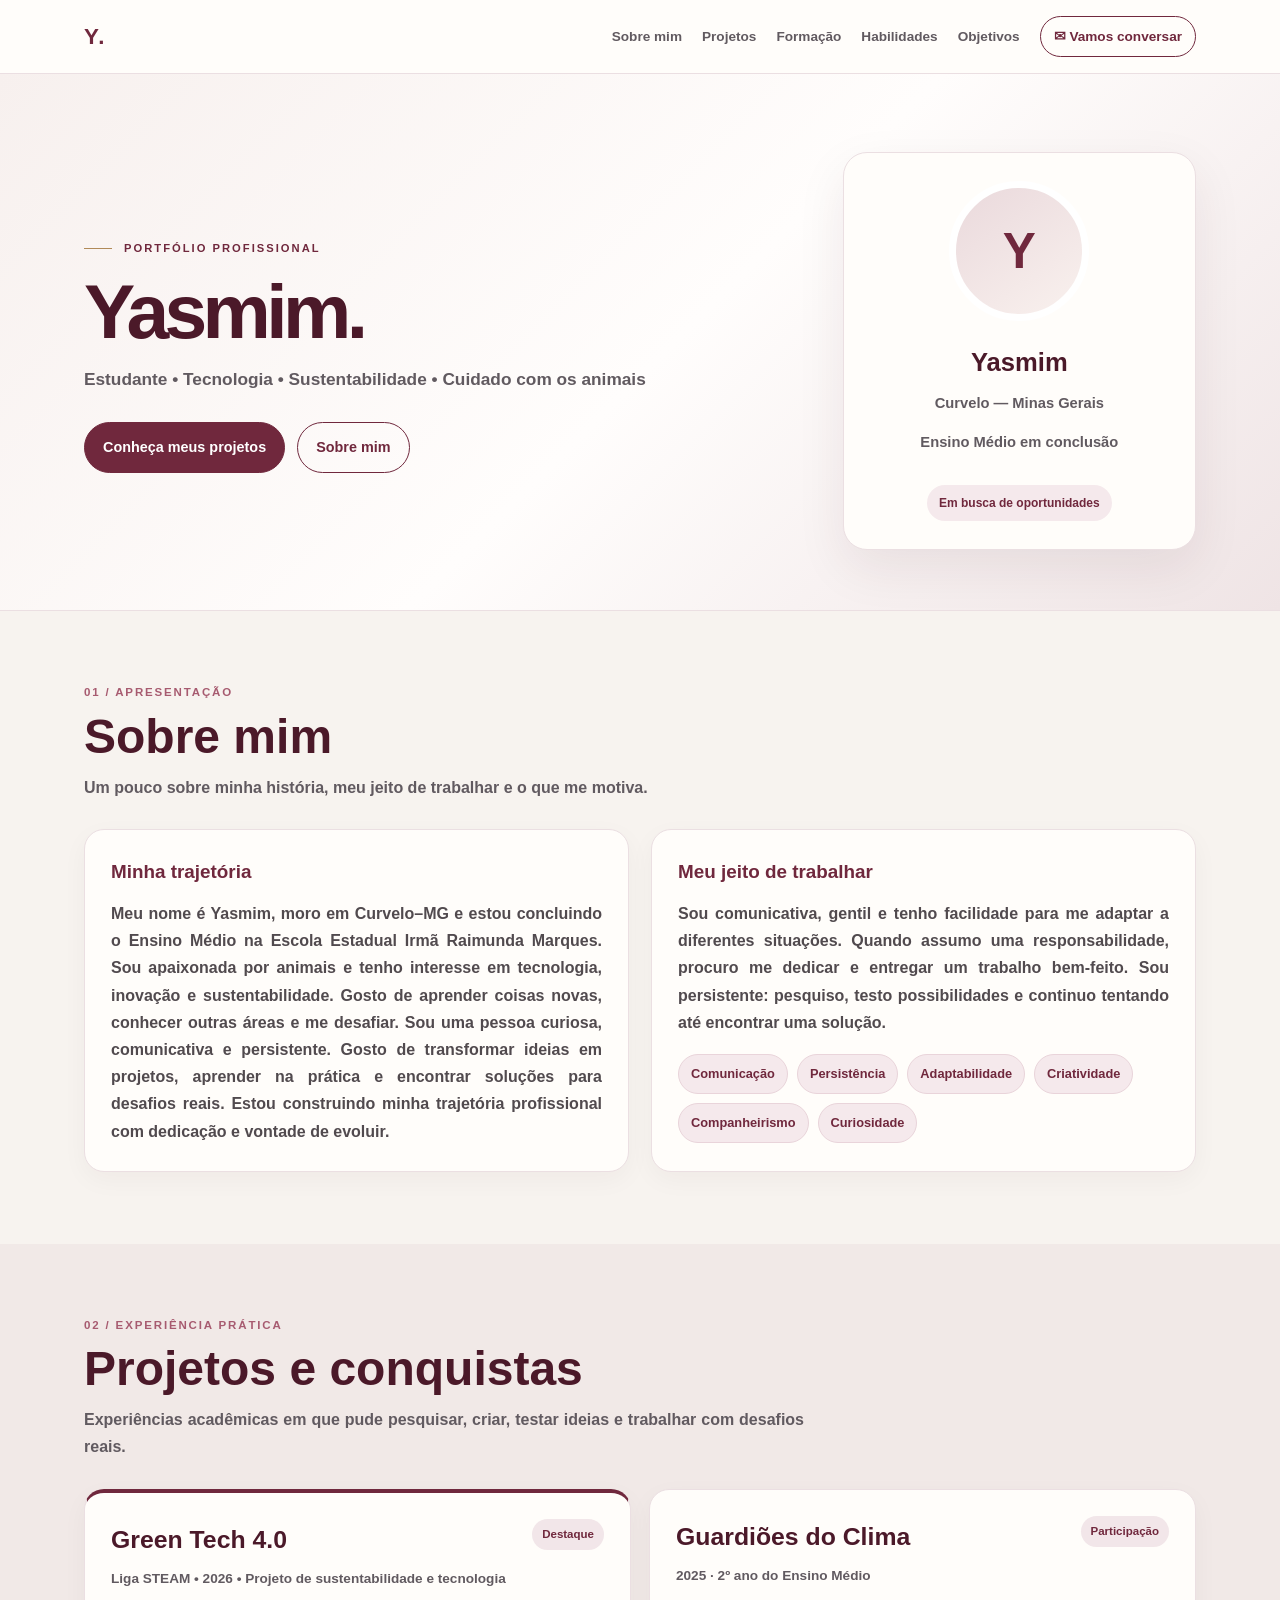
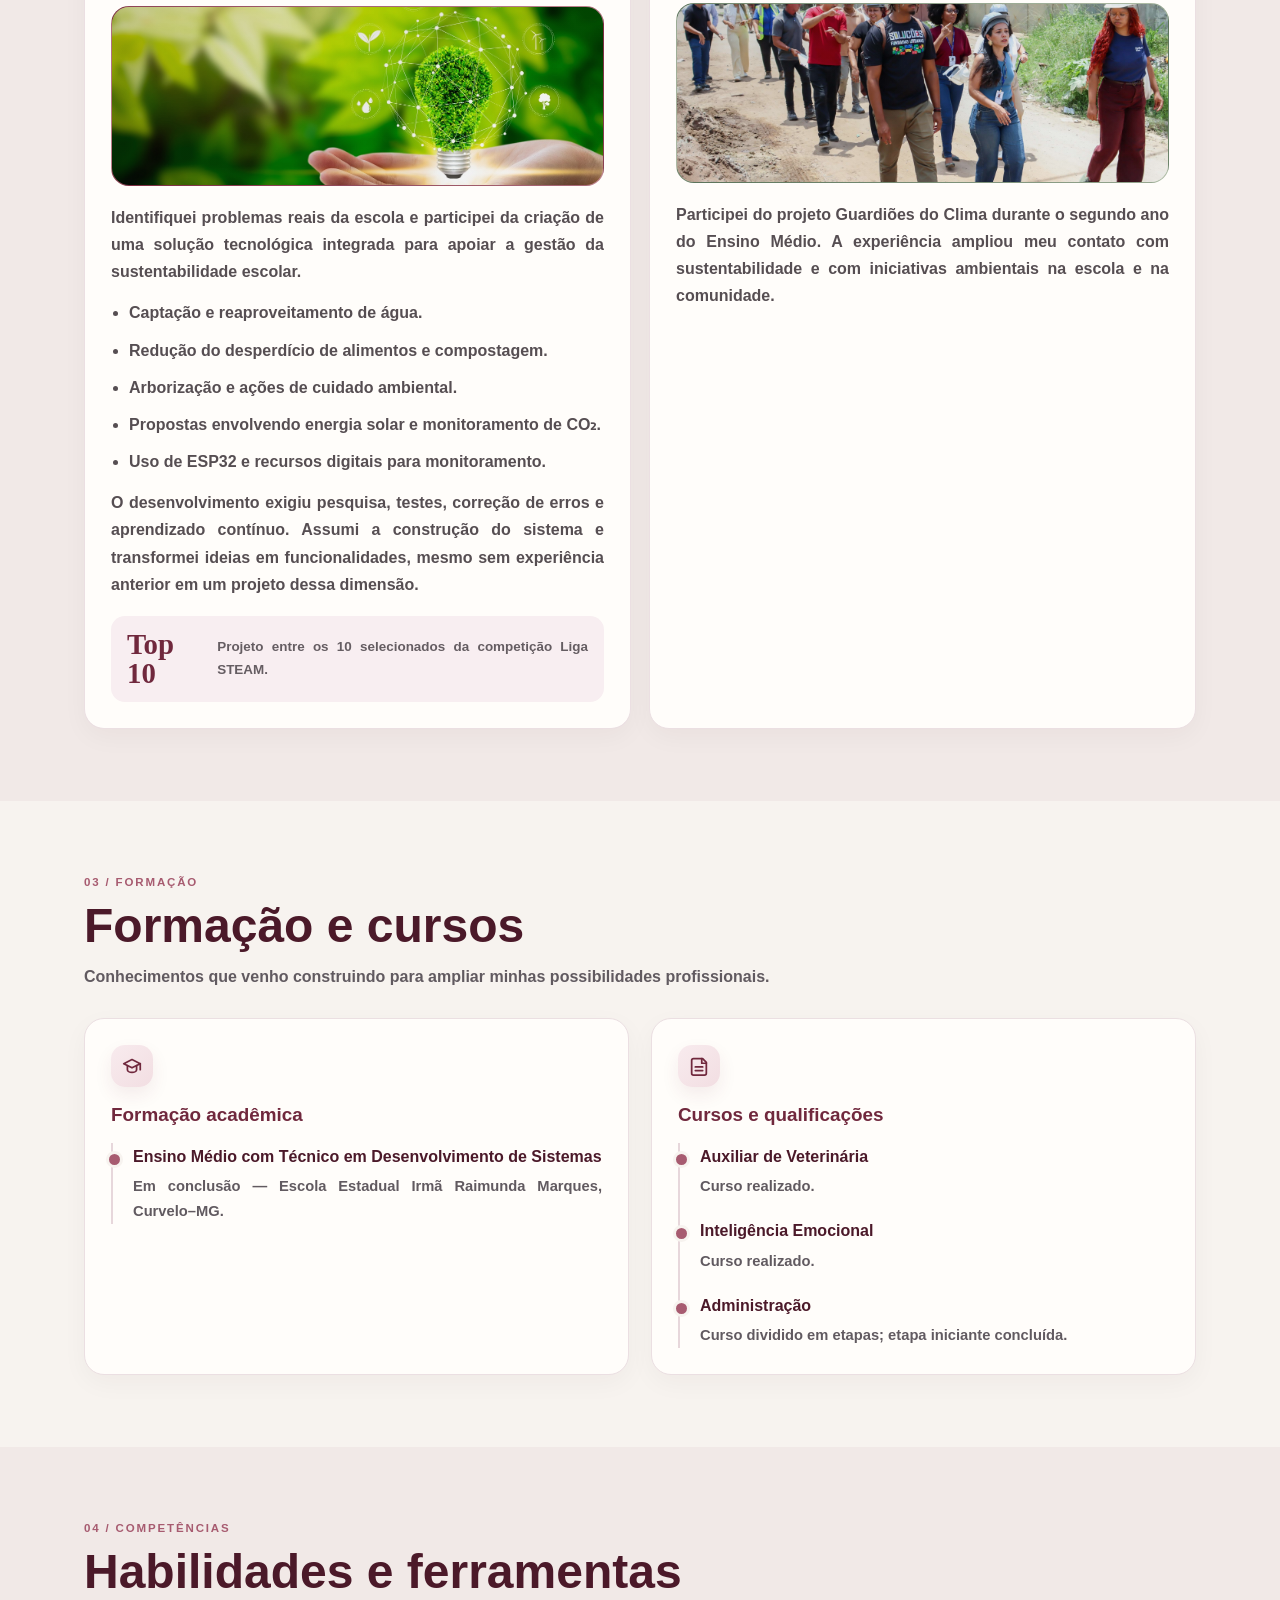
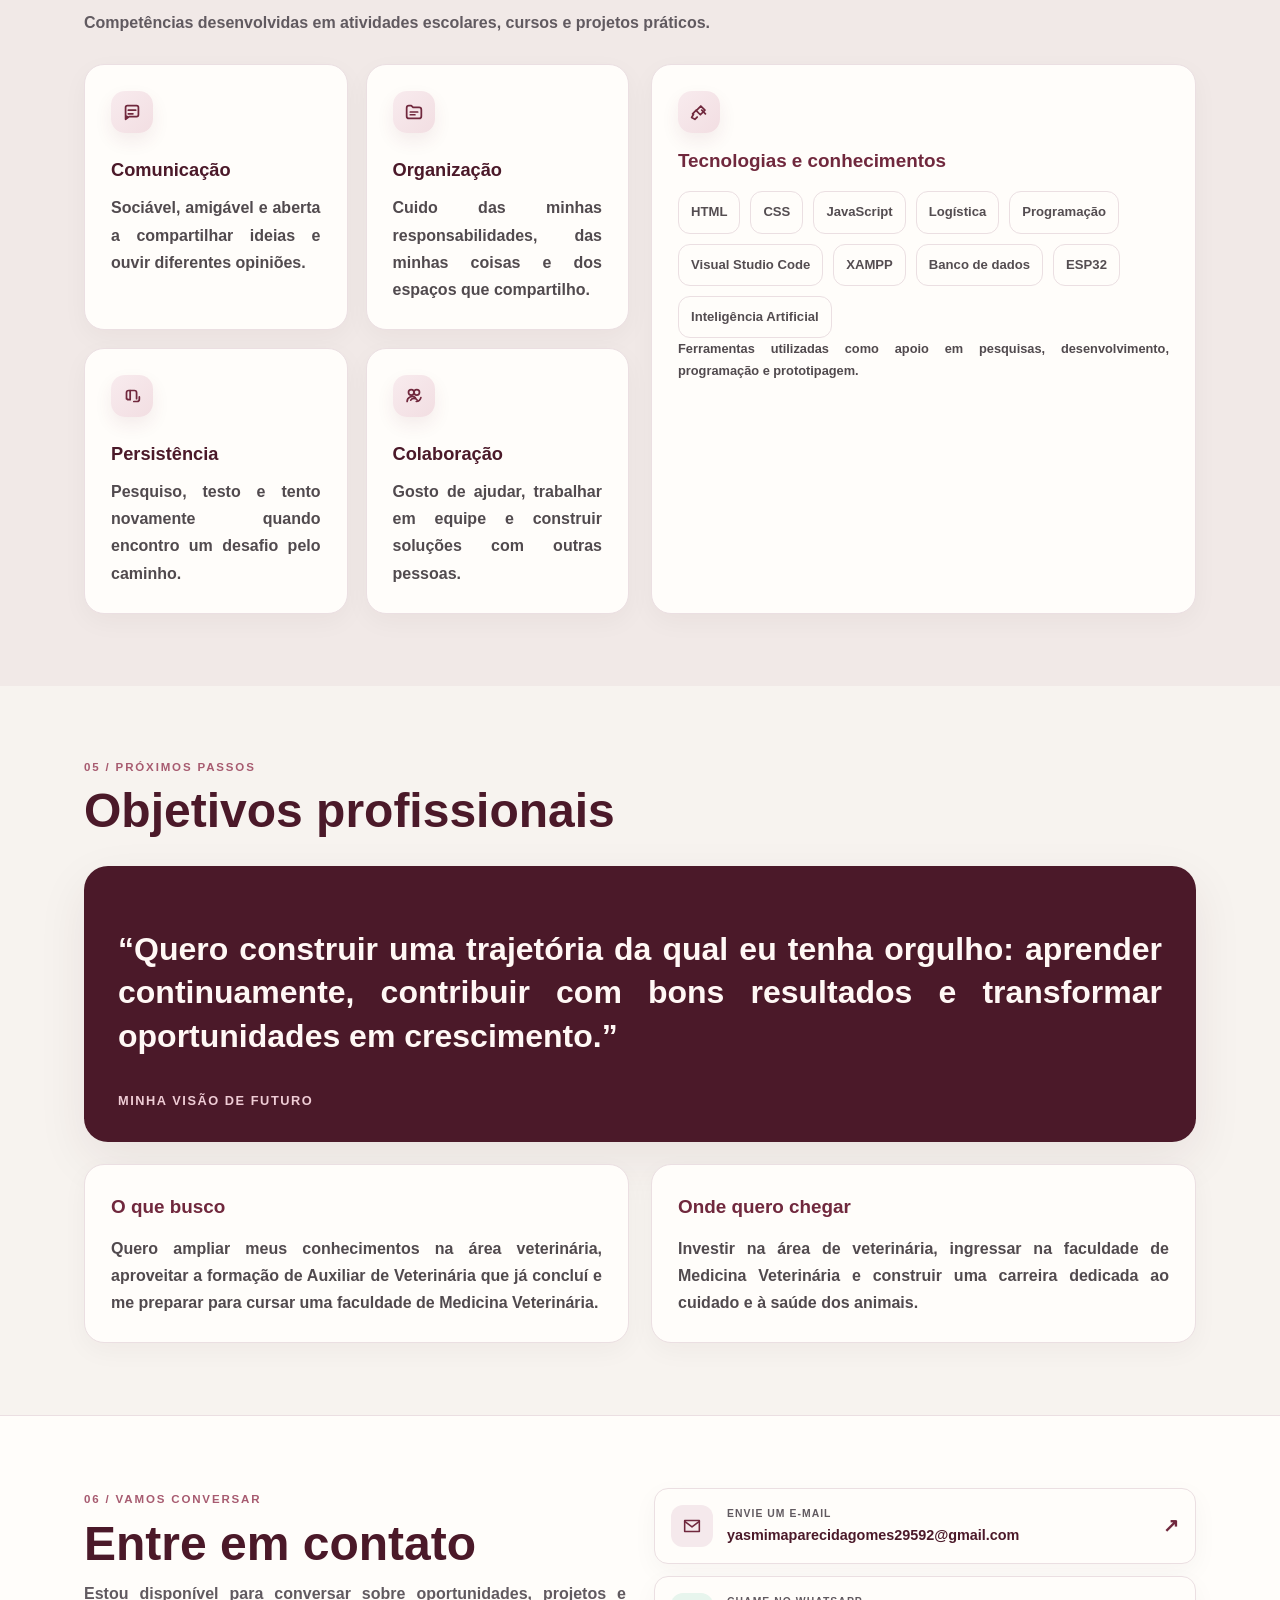
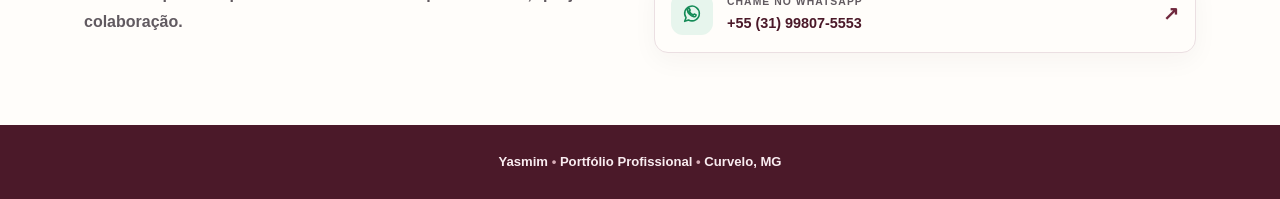
==== commit b76c8fd3: "Criação de portifolio" ====
--- a/index.html
+++ b/index.html
@@ -567,7 +567,19 @@
       content: "";
       position: absolute;
       inset: 0;
-      background: linear-gradient(135deg, rgba(255,255,255,0.16), rgba(255,255,255,0));
+      z-index: 1;
+      background: linear-gradient(135deg, rgba(20, 25, 22, 0.18), rgba(20, 25, 22, 0.02));
+      pointer-events: none;
+    }
+
+    .project-photo {
+      position: absolute;
+      inset: 0;
+      width: 100%;
+      height: 100%;
+      object-fit: cover;
+      object-position: center;
+      object-position: center;
     }
 
     .project-icon {
@@ -702,10 +714,7 @@
           <h2>Estudante • Tecnologia • Sustentabilidade • Cuidado com os animais</h2>
           <div class="actions">
             <a class="btn primary" href="#projetos">Conheça meus projetos</a>
-            <button class="btn secondary" id="printResume" type="button" aria-label="Imprimir ou salvar currículo em PDF">
-              <svg viewBox="0 0 24 24" aria-hidden="true"><path d="M7 8V3h10v5M7 17H5a2 2 0 0 1-2-2v-4a2 2 0 0 1 2-2h14a2 2 0 0 1 2 2v4a2 2 0 0 1-2 2h-2"/><path d="M7 14h10v7H7zM17 11h.01"/></svg>
-              Imprimir / salvar currículo em PDF
-            </button>
+            <a class="btn secondary" href="#sobre">Sobre mim</a>
           </div>
         </div>
 
@@ -761,15 +770,13 @@
           <article class="project featured">
             <div class="project-top">
               <div>
-                <h3>Minha Escola Mais Verde</h3>
+                <h3>Green Tech 4.0</h3>
                 <div class="project-sub">Liga STEAM • 2026 • Projeto de sustentabilidade e tecnologia</div>
               </div>
               <span class="pill">Destaque</span>
             </div>
             <div class="project-visual visual-one">
-              <div class="project-icon" aria-label="Ícone de sustentabilidade">
-                <svg viewBox="0 0 24 24" aria-hidden="true"><path d="M19 14c0-4.5-3.5-8-8-8-2.4 0-4.5 1-6 2.8C6 8.9 7 12 9 14.3c1.5 1.7 3.8 2.7 6.3 2.7 1.7 0 3.2-.5 4.7-1.5"/><path d="M12 5V3"/><path d="M9 7c1.5-1.5 3.3-2.3 5.5-2.5"/><path d="M10 18c1.2 0 2.1-.2 3.1-.8"/></svg>
-              </div>
+              <img class="project-photo" src="tecnologia.jpg" alt="Lâmpada com uma árvore e símbolos de energia limpa e sustentabilidade" loading="lazy">
             </div>
             <p>Identifiquei problemas reais da escola e participei da criação de uma solução tecnológica integrada para apoiar a gestão da sustentabilidade escolar.</p>
             <ul>
@@ -795,9 +802,7 @@
               <span class="pill">Participação</span>
             </div>
             <div class="project-visual visual-two">
-              <div class="project-icon" aria-label="Ícone de clima">
-                <svg viewBox="0 0 24 24" aria-hidden="true"><path d="M7 18h10a4 4 0 0 0 .7-7.9A5.5 5.5 0 0 0 12.1 5a5 5 0 0 0-4.9 3.7A4.2 4.2 0 0 0 7 18Z"/><path d="M9 18v2"/><path d="M15 18v2"/><path d="M12 20v2"/></svg>
-              </div>
+              <img class="project-photo" src="13-11-2026-Visita-tecnica-na-Ipuca-Foto-Jonnathan-Smith-11-scaled%20%281%29.jpg" alt="Grupo de cidadãos e profissionais em uma visita técnica de campo" loading="lazy">
             </div>
             <p>Participei do projeto Guardiões do Clima durante o segundo ano do Ensino Médio. A experiência ampliou meu contato com sustentabilidade e com iniciativas ambientais na escola e na comunidade.</p>
           </article>
@@ -907,8 +912,6 @@
               <span class="tool" tabindex="0">Banco de dados</span>
               <span class="tool" tabindex="0">ESP32</span>
               <span class="tool" tabindex="0">Inteligência Artificial</span>
-              <span class="tool" tabindex="0">ChatGPT</span>
-              <span class="tool" tabindex="0">Qwen</span>
             </div>
             <p class="small-note">Ferramentas utilizadas como apoio em pesquisas, desenvolvimento, programação e prototipagem.</p>
           </article>
@@ -990,7 +993,6 @@
       }
     });
 
-    document.getElementById('printResume').addEventListener('click', () => window.print());
   </script>
 </body>
 </html>
